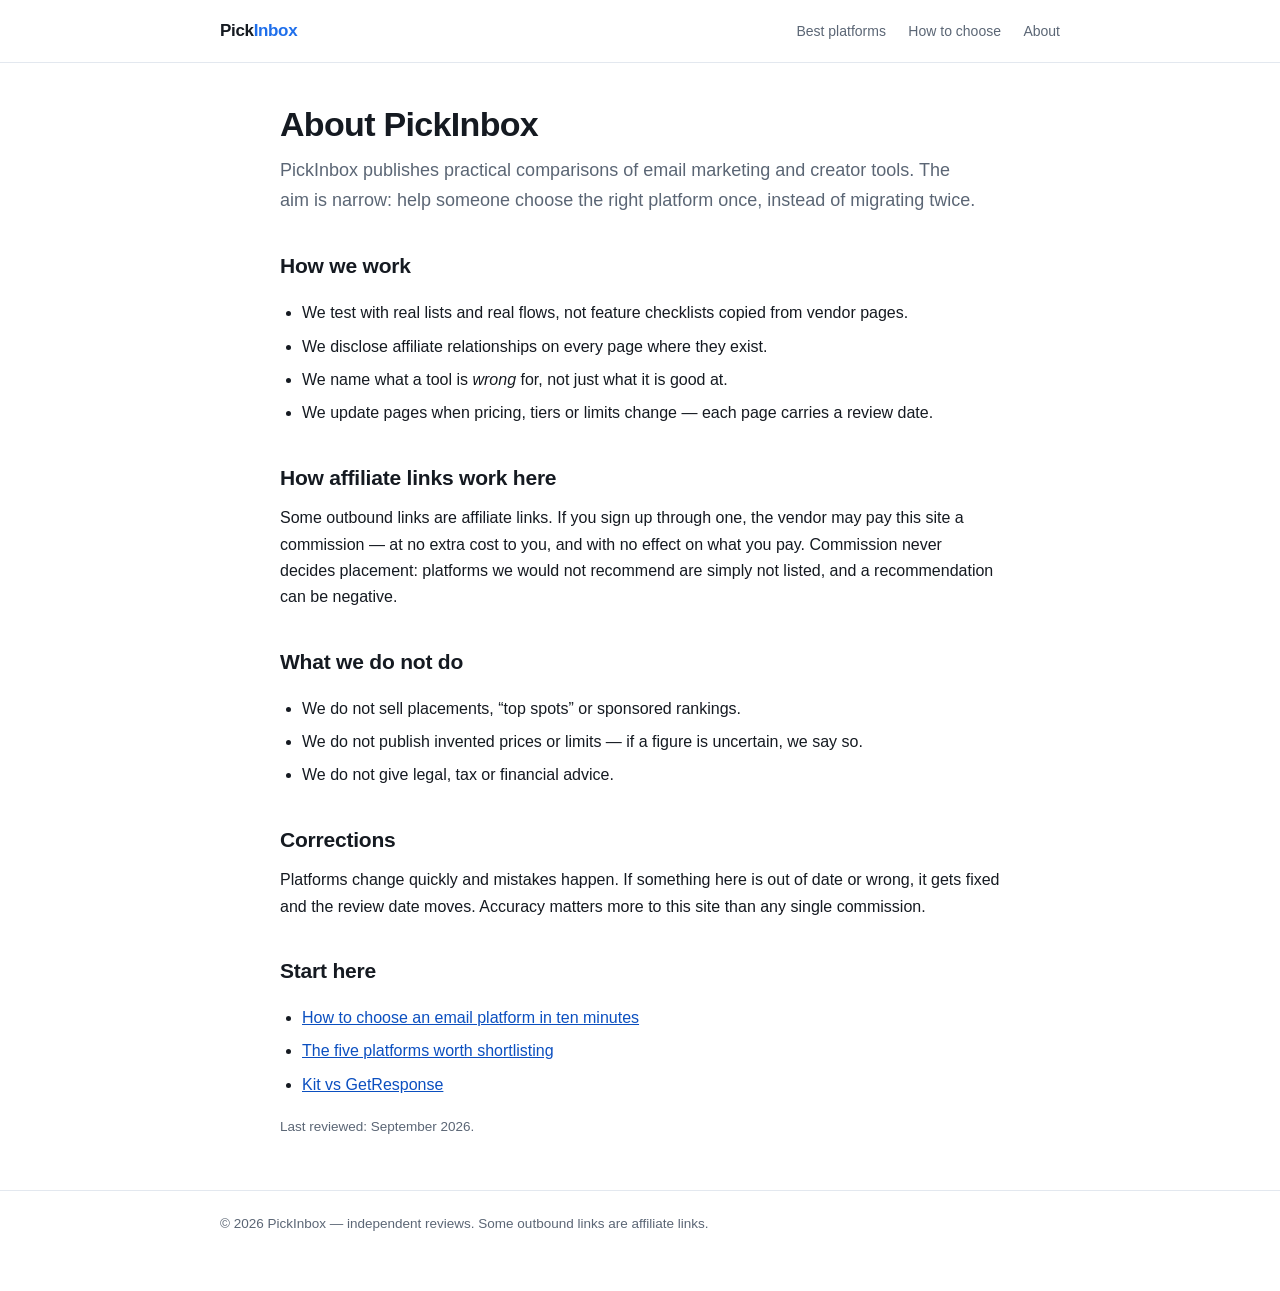
==== about.html @ a8f9dfc4 "Add remaining guide pages, about, robots.txt and sitemap.xml" ====
<!DOCTYPE html>
<html lang="en">
<head>
<meta charset="utf-8">
<meta name="viewport" content="width=device-width, initial-scale=1">
<title>About PickInbox</title>
<meta name="description" content="Who writes PickInbox, how the comparisons are made, and how affiliate links are handled.">
<link rel="canonical" href="https://ostrovde.github.io/pickinbox/about.html">
<link rel="stylesheet" href="assets/style.css">
</head>
<body>
<header>
  <div class="wrap">
    <a class="brand" href="index.html">Pick<span>Inbox</span></a>
    <nav>
      <a href="best-email-marketing-platforms.html">Best platforms</a>
      <a href="how-to-choose-email-platform.html">How to choose</a>
      <a href="about.html">About</a>
    </nav>
  </div>
</header>

<main class="wrap article">
  <h1>About PickInbox</h1>
  <p class="lede">PickInbox publishes practical comparisons of email marketing and creator tools. The
  aim is narrow: help someone choose the right platform once, instead of migrating twice.</p>

  <h2>How we work</h2>
  <ul>
    <li>We test with real lists and real flows, not feature checklists copied from vendor pages.</li>
    <li>We disclose affiliate relationships on every page where they exist.</li>
    <li>We name what a tool is <i>wrong</i> for, not just what it is good at.</li>
    <li>We update pages when pricing, tiers or limits change — each page carries a review date.</li>
  </ul>

  <h2>How affiliate links work here</h2>
  <p>Some outbound links are affiliate links. If you sign up through one, the vendor may pay this site
  a commission — at no extra cost to you, and with no effect on what you pay. Commission never decides
  placement: platforms we would not recommend are simply not listed, and a recommendation can be
  negative.</p>

  <h2>What we do not do</h2>
  <ul>
    <li>We do not sell placements, “top spots” or sponsored rankings.</li>
    <li>We do not publish invented prices or limits — if a figure is uncertain, we say so.</li>
    <li>We do not give legal, tax or financial advice.</li>
  </ul>

  <h2>Corrections</h2>
  <p>Platforms change quickly and mistakes happen. If something here is out of date or wrong, it gets
  fixed and the review date moves. Accuracy matters more to this site than any single commission.</p>

  <h2>Start here</h2>
  <ul>
    <li><a href="how-to-choose-email-platform.html">How to choose an email platform in ten minutes</a></li>
    <li><a href="best-email-marketing-platforms.html">The five platforms worth shortlisting</a></li>
    <li><a href="kit-vs-getresponse.html">Kit vs GetResponse</a></li>
  </ul>

  <p class="small">Last reviewed: September 2026.</p>
</main>

<footer>
  <div class="wrap">
    <p>© 2026 PickInbox — independent reviews. Some outbound links are affiliate links.</p>
  </div>
</footer>
</body>
</html>
---- assets/style.css ----
:root{
  --ink:#151a21; --muted:#5b6675; --line:#e3e8ef; --bg:#fff; --soft:#f6f8fb;
  --accent:#1f6feb; --accent-ink:#0b4fc0; --ok:#0f7b46; --warn:#8a5a00;
}
*{box-sizing:border-box}
html{-webkit-text-size-adjust:100%}
body{margin:0;background:var(--bg);color:var(--ink);
     font:16px/1.65 -apple-system,BlinkMacSystemFont,"Segoe UI",Roboto,Helvetica,Arial,sans-serif}
a{color:var(--accent-ink)}
.wrap{max-width:880px;margin:0 auto;padding:0 20px}

header{border-bottom:1px solid var(--line);position:sticky;top:0;background:rgba(255,255,255,.94);
       backdrop-filter:saturate(160%) blur(6px);z-index:10}
header .wrap{display:flex;align-items:center;justify-content:space-between;height:62px;gap:16px}
.brand{font-weight:700;letter-spacing:-.02em;font-size:17px;text-decoration:none;color:var(--ink)}
.brand span{color:var(--accent)}
nav a{margin-left:18px;font-size:14px;text-decoration:none;color:var(--muted);white-space:nowrap}
nav a:hover{color:var(--ink)}

h1{font-size:34px;line-height:1.15;letter-spacing:-.02em;margin:42px 0 12px}
h2{font-size:21px;letter-spacing:-.01em;margin:36px 0 10px}
h3{font-size:17px;margin:24px 0 6px}
p{margin:0 0 16px}
.lede{font-size:18px;color:var(--muted);margin:0 0 24px;max-width:70ch}
.kicker{text-transform:uppercase;letter-spacing:.08em;font-size:12px;font-weight:700;
        color:var(--accent);margin:36px 0 8px}

.note{background:var(--soft);border:1px solid var(--line);border-left:3px solid var(--accent);
      padding:14px 16px;border-radius:6px;font-size:14px;color:var(--muted);margin:22px 0}
.note.warn{border-left-color:var(--warn)}

table{width:100%;border-collapse:collapse;margin:18px 0;font-size:14.5px;overflow-x:auto;display:block}
@media(min-width:700px){table{display:table}}
th,td{text-align:left;padding:11px 12px;border-bottom:1px solid var(--line);vertical-align:top}
th{background:var(--soft);font-weight:600;font-size:13px;color:var(--muted);
   text-transform:uppercase;letter-spacing:.04em}
.good{color:var(--ok);font-weight:600}

.cards{display:grid;grid-template-columns:1fr;gap:14px;margin:20px 0 8px}
@media(min-width:680px){.cards{grid-template-columns:1fr 1fr}}
.card{border:1px solid var(--line);border-radius:10px;padding:18px;background:#fff}
.card h3{margin:0 0 6px;font-size:16px}
.card p{margin:0 0 10px;color:var(--muted);font-size:14.5px}
.card a{font-size:14px;font-weight:600;text-decoration:none}
.card .tag{font-size:11px;text-transform:uppercase;letter-spacing:.06em;color:var(--muted)}

ul,ol{padding-left:22px}
li{margin:7px 0}
.small{font-size:13.5px;color:var(--muted)}
.article{max-width:760px}
.article h2{margin-top:34px}
.article ul,.article ol{margin-bottom:18px}
.toc{background:var(--soft);border:1px solid var(--line);border-radius:8px;padding:14px 18px;margin:24px 0}
.toc ul{margin:6px 0 0}
.btn{display:inline-block;background:var(--accent);color:#fff;text-decoration:none;
     padding:11px 18px;border-radius:7px;font-weight:600;font-size:15px}
.btn:hover{background:var(--accent-ink)}
hr{border:0;border-top:1px solid var(--line);margin:32px 0}
footer{border-top:1px solid var(--line);margin-top:52px;padding:22px 0 40px;font-size:13.5px;color:var(--muted)}
footer a{color:var(--muted)}
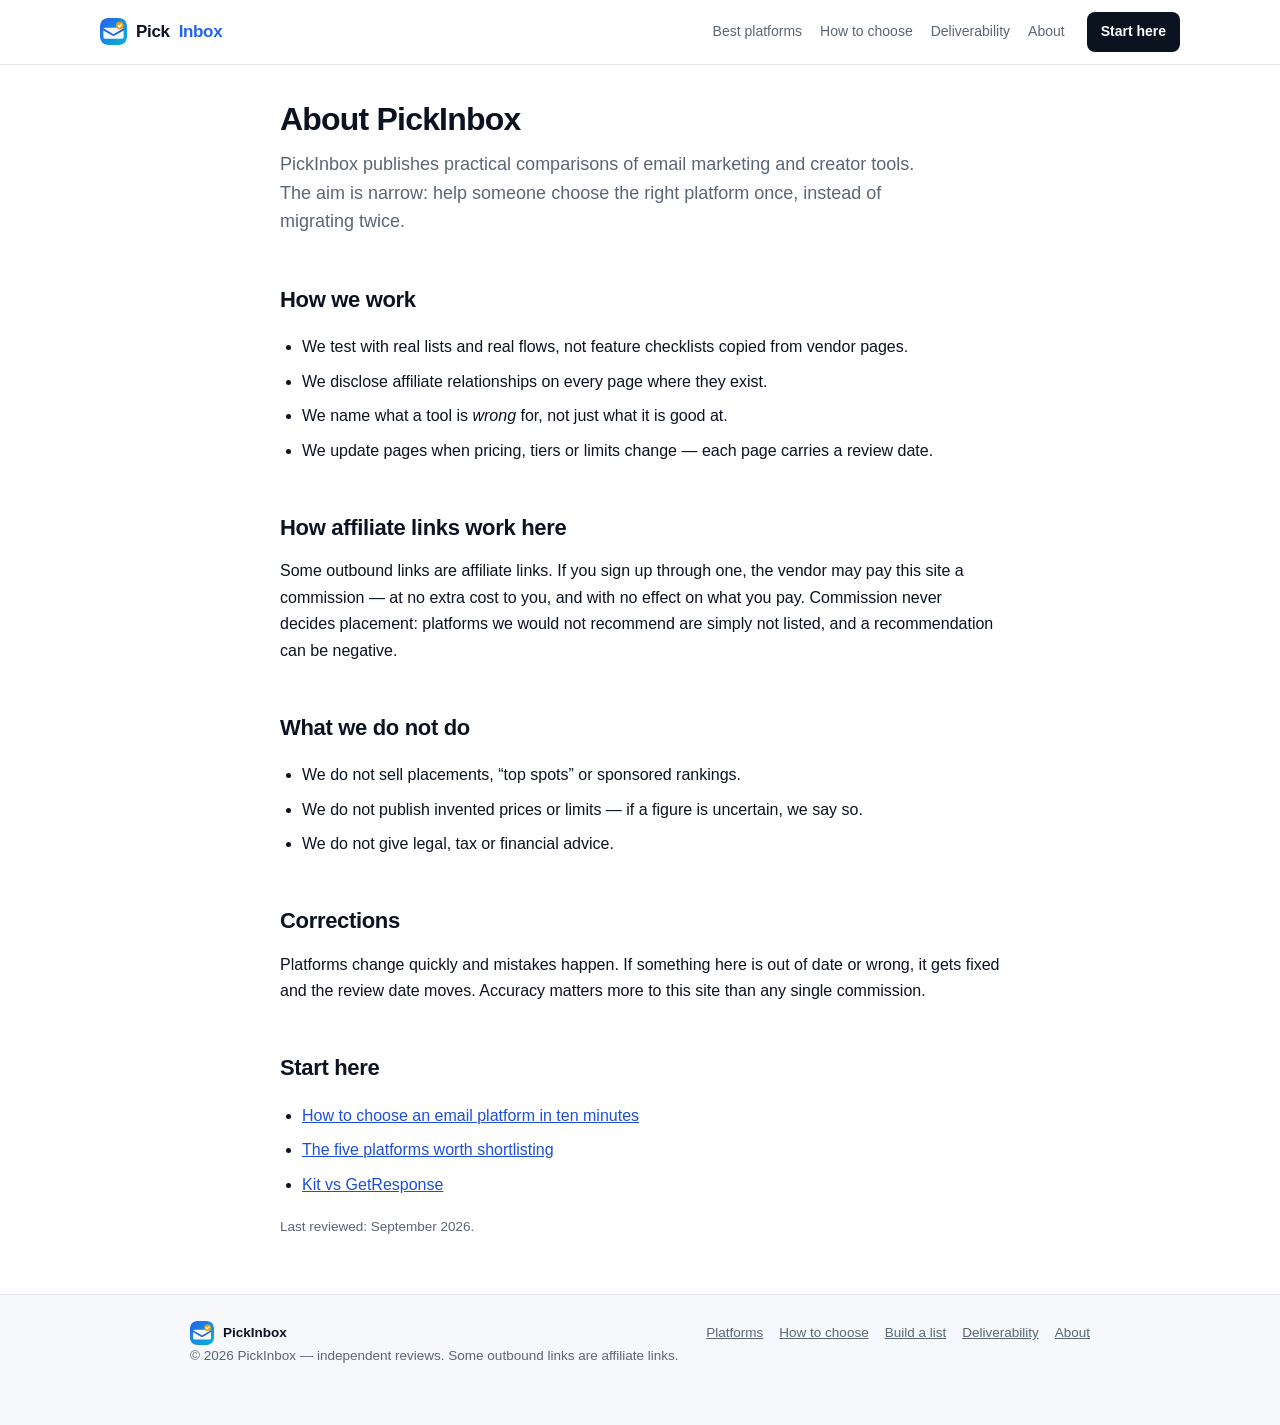
==== commit 90dc095b: "Visual layer: hero art, page banners, fit tiles, score bars, og cover, favicon" ====
--- a/about.html
+++ b/about.html
@@ -6,16 +6,25 @@
 <title>About PickInbox</title>
 <meta name="description" content="Who writes PickInbox, how the comparisons are made, and how affiliate links are handled.">
 <link rel="canonical" href="https://ostrovde.github.io/pickinbox/about.html">
+<link rel="icon" href="assets/img/favicon.svg" type="image/svg+xml">
+<meta property="og:type" content="article">
+<meta property="og:title" content="About PickInbox">
+<meta property="og:description" content="Who writes PickInbox, how the comparisons are made, and how affiliate links are handled.">
+<meta property="og:image" content="https://ostrovde.github.io/pickinbox/assets/img/og-cover.png">
+<meta property="og:url" content="https://ostrovde.github.io/pickinbox/about.html">
+<meta name="twitter:card" content="summary_large_image">
 <link rel="stylesheet" href="assets/style.css">
 </head>
 <body>
 <header>
-  <div class="wrap">
-    <a class="brand" href="index.html">Pick<span>Inbox</span></a>
+  <div class="wrap-wide">
+    <a class="brand" href="index.html"><img src="assets/img/favicon.svg" alt="">Pick<span>Inbox</span></a>
     <nav>
       <a href="best-email-marketing-platforms.html">Best platforms</a>
       <a href="how-to-choose-email-platform.html">How to choose</a>
+      <a href="email-deliverability-basics.html">Deliverability</a>
       <a href="about.html">About</a>
+      <a class="cta-nav" href="how-to-choose-email-platform.html">Start here</a>
     </nav>
   </div>
 </header>
@@ -62,8 +71,19 @@
 
 <footer>
   <div class="wrap">
+    <div class="foot-in">
+      <span class="foot-brand"><img src="assets/img/favicon.svg" alt="">PickInbox</span>
+      <span class="foot-links">
+        <a href="best-email-marketing-platforms.html">Platforms</a>
+        <a href="how-to-choose-email-platform.html">How to choose</a>
+        <a href="how-to-build-an-email-list.html">Build a list</a>
+        <a href="email-deliverability-basics.html">Deliverability</a>
+        <a href="about.html">About</a>
+      </span>
+    </div>
     <p>© 2026 PickInbox — independent reviews. Some outbound links are affiliate links.</p>
   </div>
 </footer>
+<script src="assets/links.js" defer></script>
 </body>
 </html>
--- a/assets/style.css
+++ b/assets/style.css
@@ -1,60 +1,218 @@
+/* PickInbox — design system. One file, no build step. */
+
 :root{
-  --ink:#151a21; --muted:#5b6675; --line:#e3e8ef; --bg:#fff; --soft:#f6f8fb;
-  --accent:#1f6feb; --accent-ink:#0b4fc0; --ok:#0f7b46; --warn:#8a5a00;
+  --ink:#0b1220; --ink-2:#1d2939; --muted:#5b6675; --line:#e3e8ef; --line-2:#eef2f7;
+  --bg:#fff; --soft:#f6f8fb; --soft-2:#eef4ff;
+  --accent:#2563eb; --accent-ink:#1d4ed8; --accent-2:#06b6d4;
+  --violet:#7c3aed; --warm:#f59e0b; --ok:#0f7b46; --warn:#8a5a00;
+  --shadow-1:0 1px 2px rgba(11,18,32,.05), 0 8px 24px rgba(11,18,32,.06);
+  --shadow-2:0 2px 6px rgba(11,18,32,.06), 0 18px 44px rgba(11,18,32,.10);
+  --radius:14px; --radius-lg:22px;
+  --font:-apple-system,BlinkMacSystemFont,"Segoe UI",Roboto,Helvetica,Arial,sans-serif;
 }
+
 *{box-sizing:border-box}
-html{-webkit-text-size-adjust:100%}
-body{margin:0;background:var(--bg);color:var(--ink);
-     font:16px/1.65 -apple-system,BlinkMacSystemFont,"Segoe UI",Roboto,Helvetica,Arial,sans-serif}
+html{-webkit-text-size-adjust:100%;scroll-behavior:smooth}
+body{margin:0;background:var(--bg);color:var(--ink);font:16px/1.65 var(--font);
+     -webkit-font-smoothing:antialiased}
+img{max-width:100%}
 a{color:var(--accent-ink)}
-.wrap{max-width:880px;margin:0 auto;padding:0 20px}
-
-header{border-bottom:1px solid var(--line);position:sticky;top:0;background:rgba(255,255,255,.94);
-       backdrop-filter:saturate(160%) blur(6px);z-index:10}
-header .wrap{display:flex;align-items:center;justify-content:space-between;height:62px;gap:16px}
-.brand{font-weight:700;letter-spacing:-.02em;font-size:17px;text-decoration:none;color:var(--ink)}
+.wrap{max-width:940px;margin:0 auto;padding:0 20px}
+.wrap-wide{max-width:1120px;margin:0 auto;padding:0 20px}
+
+/* ---------- header ---------- */
+header{position:sticky;top:0;z-index:20;background:rgba(255,255,255,.88);
+       backdrop-filter:saturate(180%) blur(10px);border-bottom:1px solid var(--line)}
+header .wrap-wide{display:flex;align-items:center;justify-content:space-between;height:64px;gap:18px}
+.brand{display:flex;align-items:center;gap:9px;font-weight:700;letter-spacing:-.02em;
+       font-size:17px;text-decoration:none;color:var(--ink)}
+.brand img{width:27px;height:27px;border-radius:8px;display:block}
 .brand span{color:var(--accent)}
-nav a{margin-left:18px;font-size:14px;text-decoration:none;color:var(--muted);white-space:nowrap}
+nav{display:flex;align-items:center;gap:4px;overflow-x:auto;scrollbar-width:none}
+nav::-webkit-scrollbar{display:none}
+nav a{margin-left:14px;font-size:14px;text-decoration:none;color:var(--muted);white-space:nowrap}
 nav a:hover{color:var(--ink)}
-
-h1{font-size:34px;line-height:1.15;letter-spacing:-.02em;margin:42px 0 12px}
-h2{font-size:21px;letter-spacing:-.01em;margin:36px 0 10px}
-h3{font-size:17px;margin:24px 0 6px}
+nav a.cta-nav{margin-left:18px;color:#fff;background:var(--ink);padding:8px 14px;border-radius:8px;
+              font-weight:600}
+nav a.cta-nav:hover{background:var(--accent)}
+
+/* ---------- hero band ---------- */
+.band{position:relative;overflow:hidden;border-bottom:1px solid var(--line);
+      background:linear-gradient(180deg,#f5f9ff 0%,#fbfdff 55%,#fff 100%)}
+.band::before{content:"";position:absolute;width:640px;height:640px;right:-180px;top:-280px;
+      border-radius:50%;background:radial-gradient(circle,rgba(37,99,235,.13),transparent 65%)}
+.band::after{content:"";position:absolute;width:520px;height:520px;left:-200px;bottom:-320px;
+      border-radius:50%;background:radial-gradient(circle,rgba(6,182,212,.12),transparent 65%)}
+.band > *{position:relative;z-index:1}
+.band-in{display:grid;gap:26px;align-items:center;padding:38px 20px 34px}
+@media(min-width:900px){.band-in{grid-template-columns:1.06fr .94fr;gap:34px;
+      padding:58px 20px 52px}}
+.band-slim .band-in{grid-template-columns:1fr;padding:36px 20px 30px}
+@media(min-width:900px){.band-slim .band-in{padding:50px 20px 42px}}
+.band h1{font-size:34px;line-height:1.12;letter-spacing:-.025em;margin:10px 0 12px}
+@media(min-width:900px){.band h1{font-size:44px}}
+.band-art{margin:0}
+.band-art img{display:block;width:100%;height:auto}
+.hchip{display:inline-flex;align-items:center;gap:8px;background:#fff;border:1px solid var(--line);
+      border-radius:999px;padding:6px 13px;font-size:13px;font-weight:600;color:var(--ink-2);
+      box-shadow:var(--shadow-1)}
+.hchip i{width:8px;height:8px;border-radius:50%;background:var(--ok);display:block}
+
+.kicker{text-transform:uppercase;letter-spacing:.09em;font-size:12px;font-weight:700;
+        color:var(--accent);margin:0}
+.lede{font-size:18px;line-height:1.6;color:var(--muted);margin:0;max-width:66ch}
+
+/* wide illustration strip under a page band */
+.art-wide{margin:22px auto 0}
+.art-wide img{display:block;width:100%;height:auto;border:1px solid var(--line);
+      border-radius:var(--radius-lg);background:#fff;box-shadow:var(--shadow-1)}
+
+/* ---------- typography ---------- */
+h1{font-size:32px;line-height:1.15;letter-spacing:-.025em;margin:36px 0 12px}
+h2{font-size:22px;letter-spacing:-.015em;margin:40px 0 12px;padding-top:6px}
+h3{font-size:17px;margin:26px 0 6px}
 p{margin:0 0 16px}
-.lede{font-size:18px;color:var(--muted);margin:0 0 24px;max-width:70ch}
-.kicker{text-transform:uppercase;letter-spacing:.08em;font-size:12px;font-weight:700;
-        color:var(--accent);margin:36px 0 8px}
-
-.note{background:var(--soft);border:1px solid var(--line);border-left:3px solid var(--accent);
-      padding:14px 16px;border-radius:6px;font-size:14px;color:var(--muted);margin:22px 0}
-.note.warn{border-left-color:var(--warn)}
-
-table{width:100%;border-collapse:collapse;margin:18px 0;font-size:14.5px;overflow-x:auto;display:block}
-@media(min-width:700px){table{display:table}}
-th,td{text-align:left;padding:11px 12px;border-bottom:1px solid var(--line);vertical-align:top}
-th{background:var(--soft);font-weight:600;font-size:13px;color:var(--muted);
-   text-transform:uppercase;letter-spacing:.04em}
-.good{color:var(--ok);font-weight:600}
-
-.cards{display:grid;grid-template-columns:1fr;gap:14px;margin:20px 0 8px}
-@media(min-width:680px){.cards{grid-template-columns:1fr 1fr}}
-.card{border:1px solid var(--line);border-radius:10px;padding:18px;background:#fff}
-.card h3{margin:0 0 6px;font-size:16px}
-.card p{margin:0 0 10px;color:var(--muted);font-size:14.5px}
-.card a{font-size:14px;font-weight:600;text-decoration:none}
-.card .tag{font-size:11px;text-transform:uppercase;letter-spacing:.06em;color:var(--muted)}
-
-ul,ol{padding-left:22px}
-li{margin:7px 0}
+strong,b{color:var(--ink)}
 .small{font-size:13.5px;color:var(--muted)}
 .article{max-width:760px}
-.article h2{margin-top:34px}
+.article > .lede{margin-bottom:8px}
+
+/* ---------- blocks ---------- */
+.note{background:var(--soft);border:1px solid var(--line);border-left:3px solid var(--accent);
+      padding:15px 18px;border-radius:10px;font-size:14px;color:var(--muted);margin:22px 0}
+.note.warn{border-left-color:var(--warm)}
+.note b{color:var(--ink-2)}
+
+.takeaway{background:linear-gradient(180deg,#f7faff,#fff);border:1px solid var(--line);
+      border-radius:var(--radius);padding:18px 20px;margin:26px 0;box-shadow:var(--shadow-1)}
+.takeaway h3{margin:0 0 8px;font-size:15px;text-transform:uppercase;letter-spacing:.06em;
+      color:var(--accent)}
+.takeaway ul{margin:0;padding-left:20px}
+.takeaway li{margin:6px 0}
+
+.cta{background:var(--ink);color:#fff;border-radius:var(--radius-lg);padding:26px 26px 24px;
+     margin:36px 0 8px;position:relative;overflow:hidden}
+.cta::after{content:"";position:absolute;width:420px;height:420px;right:-160px;top:-220px;
+     border-radius:50%;background:radial-gradient(circle,rgba(37,99,235,.55),transparent 65%)}
+.cta > *{position:relative;z-index:1}
+.cta h2{margin:0 0 8px;color:#fff;padding-top:0}
+.cta p{color:#b9c4d4;margin:0 0 18px;font-size:15px}
+.cta .btn{margin-right:10px}
+
+/* ---------- buttons ---------- */
+.btn{display:inline-block;background:var(--accent);color:#fff;text-decoration:none;
+     padding:12px 20px;border-radius:10px;font-weight:650;font-size:15px;border:0;
+     box-shadow:0 6px 18px rgba(37,99,235,.28);transition:transform .12s ease, background .12s ease}
+.btn:hover{background:var(--accent-ink);transform:translateY(-1px)}
+.btn-ghost{background:transparent;color:#fff;border:1px solid rgba(255,255,255,.3);
+     box-shadow:none;font-weight:600}
+.btn-ghost:hover{background:rgba(255,255,255,.1);transform:none}
+.btn-light{background:#fff;color:var(--ink);box-shadow:var(--shadow-1)}
+.btn-light:hover{background:#f2f6ff;color:var(--ink)}
+
+/* ---------- cards ---------- */
+.cards{display:grid;grid-template-columns:1fr;gap:18px;margin:22px 0 8px}
+@media(min-width:680px){.cards{grid-template-columns:1fr 1fr}}
+.card{border:1px solid var(--line);border-radius:var(--radius-lg);background:#fff;
+      overflow:hidden;display:flex;flex-direction:column;box-shadow:var(--shadow-1);
+      transition:transform .14s ease, box-shadow .14s ease}
+.card:hover{transform:translateY(-3px);box-shadow:var(--shadow-2)}
+.card .thumb{display:block;background:linear-gradient(180deg,#f4f8ff,#fff);
+      border-bottom:1px solid var(--line-2);padding:10px 8px}
+.card .thumb img{display:block;width:100%;height:118px;object-fit:contain}
+.card .body{padding:18px 20px 20px;display:flex;flex-direction:column;flex:1}
+.card h3{margin:2px 0 8px;font-size:17.5px;letter-spacing:-.01em}
+.card p{margin:0 0 14px;color:var(--muted);font-size:14.5px}
+.card a.more{margin-top:auto;font-size:14px;font-weight:650;text-decoration:none}
+.card a.more:hover{text-decoration:underline}
+.tag{font-size:11px;text-transform:uppercase;letter-spacing:.07em;color:var(--accent);
+     font-weight:700}
+
+/* ---------- platform tiles ---------- */
+.tiles{display:grid;gap:14px;margin:22px 0 10px}
+@media(min-width:620px){.tiles{grid-template-columns:1fr 1fr}}
+@media(min-width:940px){.tiles{grid-template-columns:repeat(3,1fr)}}
+.tile{border:1px solid var(--line);border-radius:var(--radius);background:#fff;padding:18px;
+      box-shadow:var(--shadow-1)}
+.tile-top{display:flex;align-items:center;gap:12px;margin-bottom:12px}
+.mono{width:44px;height:44px;border-radius:13px;display:grid;place-items:center;
+      font-weight:800;font-size:17px;color:#fff;letter-spacing:-.02em;flex:none}
+.mono.kit{background:linear-gradient(135deg,#2563eb,#3b82f6)}
+.mono.gr{background:linear-gradient(135deg,#7c3aed,#a855f7)}
+.mono.ml{background:linear-gradient(135deg,#0f766e,#2dd4bf)}
+.mono.aw{background:linear-gradient(135deg,#b45309,#f59e0b)}
+.mono.os{background:linear-gradient(135deg,#be123c,#fb7185)}
+.tile h3{margin:0;font-size:16px}
+.tile .for{margin:0;font-size:13px;color:var(--muted)}
+.tile .score{margin-top:14px}
+.tile .hurt{margin:12px 0 0;font-size:13.5px;color:var(--muted)}
+.tile .hurt b{color:var(--warn);font-weight:600}
+
+/* ---------- score bars ---------- */
+.score{display:flex;align-items:center;gap:10px}
+.score .track{flex:1;height:8px;border-radius:999px;background:var(--line-2);overflow:hidden}
+.score .fill{display:block;height:100%;border-radius:999px;
+      background:linear-gradient(90deg,var(--accent),var(--accent-2))}
+.score .fill.warm{background:linear-gradient(90deg,#f59e0b,#fbbf24)}
+.score .val{font-size:13px;font-weight:700;color:var(--ink-2);min-width:34px;text-align:right}
+
+/* ---------- tables ---------- */
+.tablewrap{overflow-x:auto;margin:20px 0;border:1px solid var(--line);border-radius:var(--radius);
+      box-shadow:var(--shadow-1);background:#fff}
+table{width:100%;border-collapse:collapse;font-size:14.5px;min-width:560px}
+th,td{text-align:left;padding:13px 15px;border-bottom:1px solid var(--line-2);vertical-align:top}
+tbody tr:last-child td{border-bottom:0}
+th{background:var(--soft);font-weight:700;font-size:12px;color:var(--muted);
+   text-transform:uppercase;letter-spacing:.05em}
+tbody tr:hover{background:#fbfcfe}
+.good{color:var(--ok);font-weight:650}
+.bad{color:var(--warn);font-weight:600}
+
+/* ---------- lists ---------- */
+ul,ol{padding-left:22px}
+li{margin:8px 0}
 .article ul,.article ol{margin-bottom:18px}
-.toc{background:var(--soft);border:1px solid var(--line);border-radius:8px;padding:14px 18px;margin:24px 0}
-.toc ul{margin:6px 0 0}
-.btn{display:inline-block;background:var(--accent);color:#fff;text-decoration:none;
-     padding:11px 18px;border-radius:7px;font-weight:600;font-size:15px}
-.btn:hover{background:var(--accent-ink)}
-hr{border:0;border-top:1px solid var(--line);margin:32px 0}
-footer{border-top:1px solid var(--line);margin-top:52px;padding:22px 0 40px;font-size:13.5px;color:var(--muted)}
+.toc{background:var(--soft);border:1px solid var(--line);border-radius:var(--radius);
+     padding:16px 20px;margin:26px 0}
+.toc p{margin:0 0 6px;font-size:12px;text-transform:uppercase;letter-spacing:.07em;
+     font-weight:700;color:var(--muted)}
+.toc ul{margin:0;padding-left:20px}
+.toc a{text-decoration:none}
+.toc a:hover{text-decoration:underline}
+
+ul.vendors{list-style:none;padding-left:0;margin:20px 0}
+ul.vendors li{display:flex;align-items:flex-start;gap:12px;padding:13px 0;
+     border-top:1px solid var(--line-2);margin:0;font-size:15px}
+ul.vendors li:first-child{border-top:0}
+ul.vendors a{font-weight:650}
+ul.vendors .what{color:var(--muted);font-size:14px}
+
+.artlist{list-style:none;padding:0;margin:18px 0}
+.artlist li{border-top:1px solid var(--line-2);padding:0;margin:0}
+.artlist li:first-child{border-top:0}
+.artlist a{display:flex;align-items:center;gap:14px;padding:15px 4px;text-decoration:none;
+     color:var(--ink)}
+.artlist a:hover{background:#fbfcfe}
+.artlist .num{font-size:12px;font-weight:700;color:var(--muted);width:22px;flex:none}
+.artlist .t{font-weight:600;font-size:15.5px;letter-spacing:-.01em}
+.artlist .arrow{margin-left:auto;color:var(--muted);font-size:14px}
+
+/* ---------- misc ---------- */
+.badges{display:flex;flex-wrap:wrap;gap:8px;margin:16px 0 4px}
+.badge{display:inline-flex;align-items:center;gap:6px;font-size:12.5px;font-weight:650;
+     padding:5px 11px;border-radius:999px;background:var(--soft-2);color:var(--accent-ink);
+     border:1px solid #d6e4ff}
+.badge.warm{background:#fff7e8;color:var(--warn);border-color:#f6e3bd}
+.badge.ok{background:#e9f7ef;color:var(--ok);border-color:#c8ead8}
+code{background:var(--soft);border:1px solid var(--line);border-radius:5px;padding:1px 6px;
+     font-size:13.5px}
+hr{border:0;border-top:1px solid var(--line);margin:34px 0}
+
+/* ---------- footer ---------- */
+footer{border-top:1px solid var(--line);margin-top:56px;padding:26px 0 42px;
+       font-size:13.5px;color:var(--muted);background:var(--soft)}
 footer a{color:var(--muted)}
+.foot-in{display:flex;flex-wrap:wrap;gap:14px 26px;align-items:center;justify-content:space-between}
+.foot-brand{display:flex;align-items:center;gap:9px;font-weight:700;color:var(--ink)}
+.foot-brand img{width:24px;height:24px;border-radius:7px}
+.foot-links{display:flex;flex-wrap:wrap;gap:16px}
